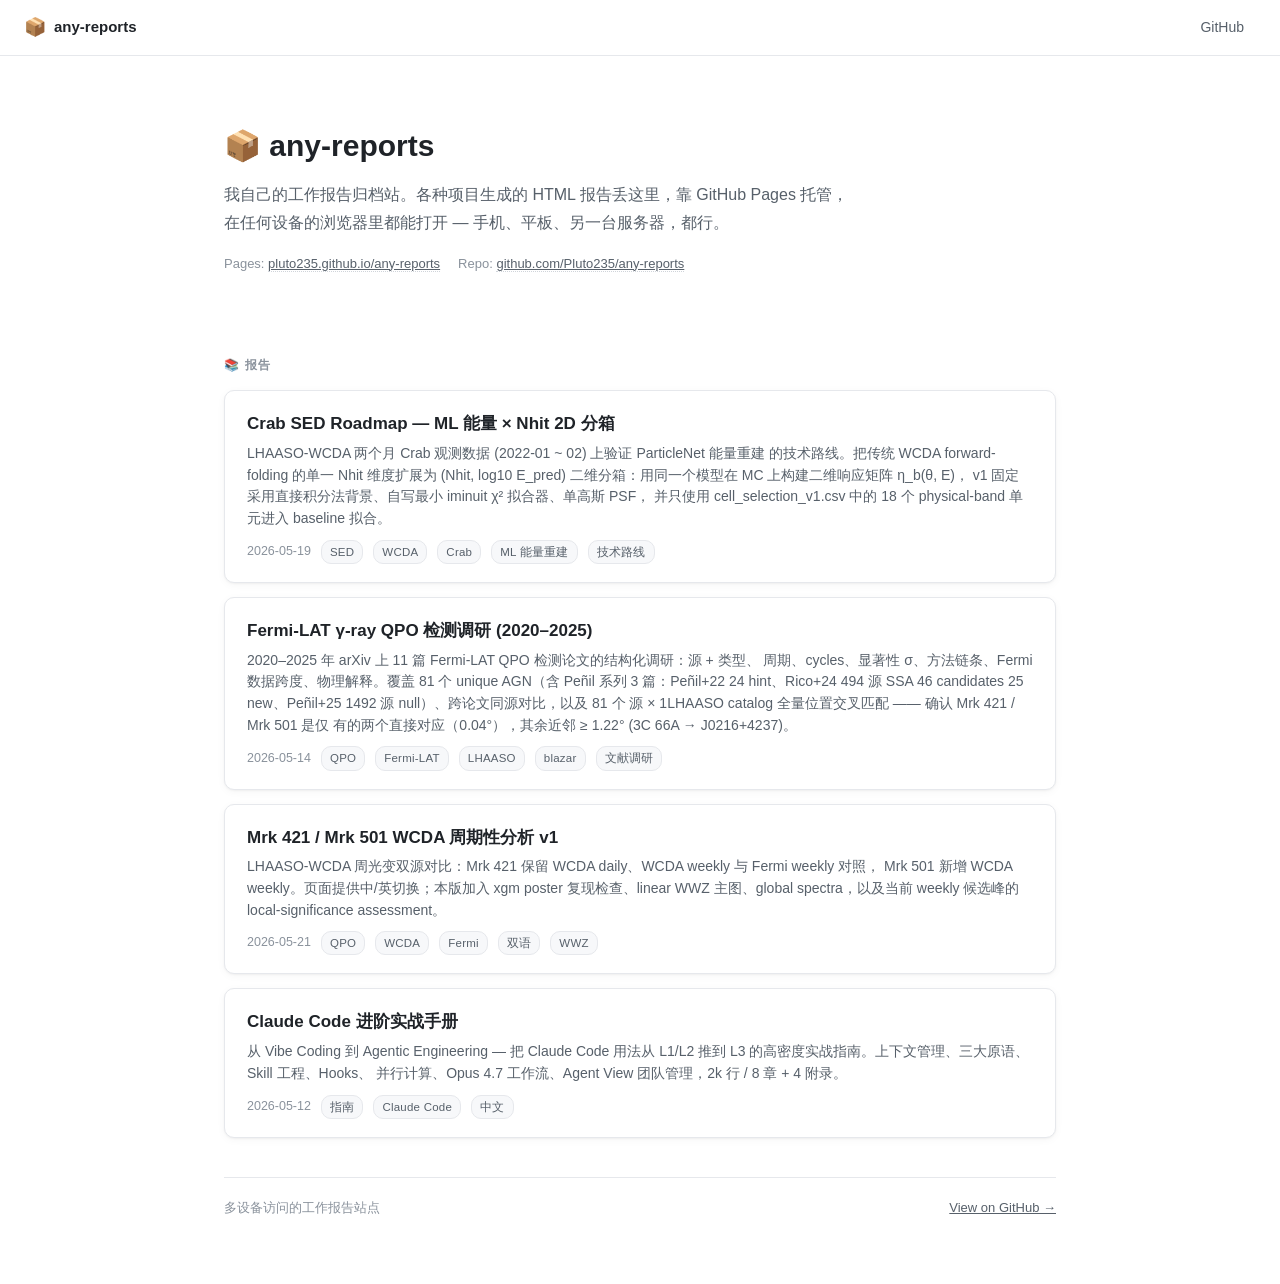
==== index.html @ e976429d "Add weekly QPO local significance report" ====
<!doctype html>
<html lang="zh-CN">
<head>
<meta charset="utf-8">
<meta name="viewport" content="width=device-width, initial-scale=1, viewport-fit=cover">
<title>any-reports · 我的报告归档站</title>
<meta name="description" content="我的工作报告归档站 — HTML 报告托管在 GitHub Pages，多设备访问。">
<link rel="stylesheet" href="assets/style.css">
<link rel="icon" href="data:image/svg+xml,%3Csvg xmlns='http://www.w3.org/2000/svg' viewBox='0 0 16 16'%3E%3Ctext y='14' font-size='14'%3E%F0%9F%93%A6%3C/text%3E%3C/svg%3E">
<style>
  .home-layout {
    max-width: 880px;
    margin: 0 auto;
    padding: 40px 24px 64px;
  }
  .home-meta {
    display: flex;
    gap: 18px;
    flex-wrap: wrap;
    font-size: 13px;
    color: var(--c-text-mute);
    margin-bottom: 32px;
  }
  .home-meta a { color: var(--c-text-soft); border-bottom: 1px dotted var(--c-border-strong); }
  .home-meta a:hover { color: var(--c-link); border-color: var(--c-link); }
  .section-title {
    font-size: 12px;
    font-weight: 700;
    text-transform: uppercase;
    letter-spacing: 0.1em;
    color: var(--c-text-mute);
    margin: 32px 0 14px;
  }
</style>
</head>
<body>

<header class="topbar">
  <a class="topbar-brand" href="index.html">any-reports</a>
  <nav class="topbar-nav">
    <a href="https://github.com/Pluto235/any-reports" target="_blank" rel="noopener">GitHub</a>
  </nav>
</header>

<main class="home-layout">

  <section class="hero">
    <h1>📦 any-reports</h1>
    <p>我自己的工作报告归档站。各种项目生成的 HTML 报告丢这里，靠 GitHub Pages
       托管，在任何设备的浏览器里都能打开 — 手机、平板、另一台服务器，都行。</p>
    <div class="home-meta">
      <span>Pages: <a href="https://pluto235.github.io/any-reports/">pluto235.github.io/any-reports</a></span>
      <span>Repo: <a href="https://github.com/Pluto235/any-reports" target="_blank" rel="noopener">github.com/Pluto235/any-reports</a></span>
    </div>
  </section>

  <p class="section-title">📚 报告</p>
  <ul class="report-list">

    <li>
      <a class="report-card" href="crab-sed-roadmap/">
        <span class="title">Crab SED Roadmap — ML 能量 × Nhit 2D 分箱</span>
        <p class="desc">
          LHAASO-WCDA 两个月 Crab 观测数据 (2022-01 ~ 02) 上验证 ParticleNet 能量重建
          的技术路线。把传统 WCDA forward-folding 的单一 Nhit 维度扩展为
          (Nhit, log10 E_pred) 二维分箱：用同一个模型在 MC 上构建二维响应矩阵 η_b(θ, E)，
          v1 固定采用直接积分法背景、自写最小 iminuit χ² 拟合器、单高斯 PSF，
          并只使用 cell_selection_v1.csv 中的 18 个 physical-band 单元进入 baseline 拟合。
        </p>
        <span class="meta">
          <time datetime="2026-05-19">2026-05-19</time>
          <span class="tag">SED</span>
          <span class="tag">WCDA</span>
          <span class="tag">Crab</span>
          <span class="tag">ML 能量重建</span>
          <span class="tag">技术路线</span>
        </span>
      </a>
    </li>


    <li>
      <a class="report-card" href="qpo-fermi-lat-detections.html">
        <span class="title">Fermi-LAT γ-ray QPO 检测调研 (2020–2025)</span>
        <p class="desc">
          2020–2025 年 arXiv 上 11 篇 Fermi-LAT QPO 检测论文的结构化调研：源 + 类型、
          周期、cycles、显著性 σ、方法链条、Fermi 数据跨度、物理解释。覆盖 81 个
          unique AGN（含 Peñil 系列 3 篇：Peñil+22 24 hint、Rico+24 494 源 SSA 46
          candidates 25 new、Peñil+25 1492 源 null）、跨论文同源对比，以及 81 个
          源 × 1LHAASO catalog 全量位置交叉匹配 —— 确认 Mrk 421 / Mrk 501 是仅
          有的两个直接对应（0.04°），其余近邻 ≥ 1.22° (3C 66A → J0216+4237)。
        </p>
        <span class="meta">
          <time datetime="2026-05-14">2026-05-14</time>
          <span class="tag">QPO</span>
          <span class="tag">Fermi-LAT</span>
          <span class="tag">LHAASO</span>
          <span class="tag">blazar</span>
          <span class="tag">文献调研</span>
        </span>
      </a>
    </li>


    <li>
      <a class="report-card" href="qpo-periodicity-v1/">
        <span class="title">Mrk 421 / Mrk 501 WCDA 周期性分析 v1</span>
        <p class="desc">
          LHAASO-WCDA 周光变双源对比：Mrk 421 保留 WCDA daily、WCDA weekly 与 Fermi weekly 对照，
          Mrk 501 新增 WCDA weekly。页面提供中/英切换；本版加入 xgm poster 复现检查、linear WWZ 主图、global spectra，以及当前 weekly 候选峰的 local-significance assessment。
        </p>
        <span class="meta">
          <time datetime="2026-05-21">2026-05-21</time>
          <span class="tag">QPO</span>
          <span class="tag">WCDA</span>
          <span class="tag">Fermi</span>
          <span class="tag">双语</span>
          <span class="tag">WWZ</span>
        </span>
      </a>
    </li>


    <li>
      <a class="report-card" href="claude-code-advanced-guide.html">
        <span class="title">Claude Code 进阶实战手册</span>
        <p class="desc">
          从 Vibe Coding 到 Agentic Engineering — 把 Claude Code 用法从 L1/L2
          推到 L3 的高密度实战指南。上下文管理、三大原语、Skill 工程、Hooks、
          并行计算、Opus 4.7 工作流、Agent View 团队管理，2k 行 / 8 章 + 4 附录。
        </p>
        <span class="meta">
          <time datetime="2026-05-12">2026-05-12</time>
          <span class="tag">指南</span>
          <span class="tag">Claude Code</span>
          <span class="tag">中文</span>
        </span>
      </a>
    </li>

  </ul>

  <footer class="page-footer" style="margin-top: 3em;">
    <span>多设备访问的工作报告站点</span>
    <a href="https://github.com/Pluto235/any-reports" target="_blank" rel="noopener">View on GitHub →</a>
  </footer>

</main>

</body>
</html>
---- assets/style.css ----
/* any-reports — Notion / docs-site theme */

:root {
  --c-bg: #ffffff;
  --c-bg-soft: #f7f8fa;
  --c-bg-code: #f4f5f7;
  --c-border: #e6e8ec;
  --c-border-strong: #d0d4da;
  --c-text: #1f2328;
  --c-text-soft: #57606a;
  --c-text-mute: #8a929c;
  --c-link: #2d7ff9;
  --c-link-hover: #1a5fd1;
  --c-accent: #ff8c42;
  --c-callout-bg: #fff8ee;
  --c-callout-border: #ffd28a;
  --c-blockquote-bg: #f6f8fb;
  --c-blockquote-border: #c5d2e3;
  --c-table-stripe: #f9fafc;
  --c-shadow: 0 1px 2px rgba(15, 17, 21, 0.04), 0 2px 8px rgba(15, 17, 21, 0.04);

  --w-content: 780px;
  --w-sidebar: 264px;
  --w-anchors: 200px;
  --h-topbar: 56px;

  --font-sans: -apple-system, BlinkMacSystemFont, "Segoe UI", "PingFang SC",
    "Hiragino Sans GB", "Microsoft YaHei", "Source Han Sans SC", "Noto Sans CJK SC",
    sans-serif;
  --font-mono: "JetBrains Mono", "SF Mono", "Menlo", "Consolas",
    "Liberation Mono", monospace;
}

@media (prefers-color-scheme: dark) {
  :root {
    --c-bg: #0d1117;
    --c-bg-soft: #161b22;
    --c-bg-code: #1a1f27;
    --c-border: #262c36;
    --c-border-strong: #353b46;
    --c-text: #e6edf3;
    --c-text-soft: #9da7b3;
    --c-text-mute: #6c757e;
    --c-link: #5fa3ff;
    --c-link-hover: #88beff;
    --c-callout-bg: #2a1f10;
    --c-callout-border: #6e5530;
    --c-blockquote-bg: #131922;
    --c-blockquote-border: #2c3a52;
    --c-table-stripe: #11161e;
    --c-shadow: 0 1px 2px rgba(0, 0, 0, 0.3), 0 2px 8px rgba(0, 0, 0, 0.3);
  }
}

* { box-sizing: border-box; }

html { scroll-behavior: smooth; scroll-padding-top: calc(var(--h-topbar) + 16px); }

body {
  margin: 0;
  font-family: var(--font-sans);
  font-size: 16px;
  line-height: 1.75;
  color: var(--c-text);
  background: var(--c-bg);
  -webkit-font-smoothing: antialiased;
  -moz-osx-font-smoothing: grayscale;
}

/* ──────────────────────────────────────── 顶栏 ──────────────────────────────────────── */

.topbar {
  position: sticky;
  top: 0;
  z-index: 100;
  height: var(--h-topbar);
  background: var(--c-bg);
  border-bottom: 1px solid var(--c-border);
  display: flex;
  align-items: center;
  padding: 0 24px;
  backdrop-filter: saturate(180%) blur(8px);
  background-color: rgba(255, 255, 255, 0.85);
}
@media (prefers-color-scheme: dark) {
  .topbar { background-color: rgba(13, 17, 23, 0.85); }
}
.topbar-brand {
  font-weight: 700;
  font-size: 15px;
  color: var(--c-text);
  text-decoration: none;
  display: flex;
  align-items: center;
  gap: 8px;
}
.topbar-brand::before {
  content: "📦";
  font-size: 18px;
}
.topbar-nav {
  margin-left: auto;
  display: flex;
  gap: 6px;
}
.topbar-nav a {
  font-size: 14px;
  color: var(--c-text-soft);
  text-decoration: none;
  padding: 6px 12px;
  border-radius: 6px;
  transition: background 0.15s, color 0.15s;
}
.topbar-nav a:hover {
  background: var(--c-bg-soft);
  color: var(--c-text);
}
.topbar-toggle {
  display: none;
  background: none;
  border: 1px solid var(--c-border);
  border-radius: 6px;
  padding: 6px 10px;
  font-size: 14px;
  cursor: pointer;
  color: var(--c-text);
  margin-right: 12px;
}

/* ──────────────────────────────────────── 三栏布局 ──────────────────────────────────────── */

.layout {
  display: grid;
  grid-template-columns: var(--w-sidebar) minmax(0, 1fr) var(--w-anchors);
  max-width: 1440px;
  margin: 0 auto;
  gap: 32px;
  padding: 32px 24px 64px;
}

/* 左侧 nav */
.sidebar {
  position: sticky;
  top: calc(var(--h-topbar) + 16px);
  align-self: start;
  max-height: calc(100vh - var(--h-topbar) - 32px);
  overflow-y: auto;
  padding-right: 8px;
  font-size: 14px;
  scrollbar-width: thin;
}
.sidebar-title {
  font-size: 11px;
  font-weight: 700;
  text-transform: uppercase;
  letter-spacing: 0.08em;
  color: var(--c-text-mute);
  margin: 0 0 12px 8px;
}
.sidebar-nav ol,
.sidebar-nav ul {
  list-style: none;
  padding: 0;
  margin: 0;
}
.sidebar-nav li { margin: 0; }
.sidebar-nav a {
  display: block;
  padding: 5px 10px;
  border-radius: 5px;
  color: var(--c-text-soft);
  text-decoration: none;
  border-left: 2px solid transparent;
  line-height: 1.4;
  transition: background 0.15s, color 0.15s, border-color 0.15s;
}
.sidebar-nav a:hover {
  background: var(--c-bg-soft);
  color: var(--c-text);
}
.sidebar-nav a.active {
  color: var(--c-link);
  background: var(--c-bg-soft);
  border-left-color: var(--c-link);
  font-weight: 600;
}
.sidebar-nav > ol > li > a {
  font-weight: 600;
  color: var(--c-text);
  margin-top: 10px;
}
.sidebar-nav ol ol {
  padding-left: 12px;
  border-left: 1px solid var(--c-border);
  margin: 4px 0 4px 10px;
}
.sidebar-nav ol ol a {
  font-size: 13px;
  font-weight: 400;
  padding-left: 10px;
}

/* 中间正文 */
.content {
  min-width: 0;
  max-width: var(--w-content);
}
.content article > *:first-child { margin-top: 0; }

/* 右侧锚点 */
.anchors {
  position: sticky;
  top: calc(var(--h-topbar) + 16px);
  align-self: start;
  max-height: calc(100vh - var(--h-topbar) - 32px);
  overflow-y: auto;
  font-size: 13px;
  padding-left: 8px;
  border-left: 1px solid var(--c-border);
}
.anchors-title {
  font-size: 11px;
  font-weight: 700;
  text-transform: uppercase;
  letter-spacing: 0.08em;
  color: var(--c-text-mute);
  margin: 0 0 12px 8px;
}
.anchors ul { list-style: none; padding: 0; margin: 0; }
.anchors li { margin: 0; }
.anchors a {
  display: block;
  padding: 4px 10px;
  color: var(--c-text-mute);
  text-decoration: none;
  border-left: 2px solid transparent;
  line-height: 1.4;
  font-size: 12.5px;
  transition: color 0.15s, border-color 0.15s;
}
.anchors a:hover {
  color: var(--c-text);
}
.anchors a.active {
  color: var(--c-link);
  border-left-color: var(--c-link);
}

/* ──────────────────────────────────────── 正文排版 ──────────────────────────────────────── */

.content h1,
.content h2,
.content h3,
.content h4,
.content h5,
.content h6 {
  font-weight: 700;
  line-height: 1.3;
  margin-top: 2em;
  margin-bottom: 0.6em;
  scroll-margin-top: calc(var(--h-topbar) + 16px);
}
.content h1 {
  font-size: 32px;
  margin-top: 0;
  padding-bottom: 12px;
  border-bottom: 1px solid var(--c-border);
}
.content h2 {
  font-size: 24px;
  padding-bottom: 8px;
  border-bottom: 1px solid var(--c-border);
}
.content h3 { font-size: 19px; }
.content h4 { font-size: 16px; }
.content h5 { font-size: 14px; color: var(--c-text-soft); }
.content h6 { font-size: 13px; color: var(--c-text-soft); }

.content h1 a.headerlink,
.content h2 a.headerlink,
.content h3 a.headerlink,
.content h4 a.headerlink,
.content h5 a.headerlink,
.content h6 a.headerlink {
  opacity: 0;
  margin-left: 8px;
  font-size: 0.8em;
  color: var(--c-text-mute);
  text-decoration: none;
  transition: opacity 0.15s, color 0.15s;
}
.content h1:hover a.headerlink,
.content h2:hover a.headerlink,
.content h3:hover a.headerlink,
.content h4:hover a.headerlink,
.content h5:hover a.headerlink,
.content h6:hover a.headerlink { opacity: 1; }
.content a.headerlink:hover { color: var(--c-link); }
.content a.headerlink::before { content: "#"; }

.content p {
  margin: 0 0 1em;
}

.content a {
  color: var(--c-link);
  text-decoration: none;
  border-bottom: 1px solid transparent;
  transition: border-color 0.15s;
}
.content a:hover {
  border-bottom-color: var(--c-link);
}

.content strong { font-weight: 700; }
.content em { font-style: italic; }

.content ul,
.content ol {
  padding-left: 1.6em;
  margin: 0 0 1em;
}
.content li {
  margin: 0.2em 0;
}
.content li > ul,
.content li > ol {
  margin: 0.2em 0;
}

.content hr {
  border: none;
  border-top: 1px solid var(--c-border);
  margin: 2.5em 0;
}

/* 引用块 */
.content blockquote {
  margin: 1em 0;
  padding: 12px 18px;
  background: var(--c-blockquote-bg);
  border-left: 3px solid var(--c-blockquote-border);
  border-radius: 0 6px 6px 0;
  color: var(--c-text-soft);
}
.content blockquote > *:first-child { margin-top: 0; }
.content blockquote > *:last-child { margin-bottom: 0; }
.content blockquote.callout {
  background: var(--c-callout-bg);
  border-left-color: var(--c-callout-border);
  border-radius: 8px;
  border-left-width: 4px;
  color: var(--c-text);
  box-shadow: var(--c-shadow);
  padding: 14px 20px;
}

/* 代码 */
.content code {
  font-family: var(--font-mono);
  font-size: 0.88em;
  background: var(--c-bg-code);
  padding: 2px 6px;
  border-radius: 4px;
  border: 1px solid var(--c-border);
  color: var(--c-accent);
}
.content pre {
  margin: 1em 0;
  padding: 0;
  background: var(--c-bg-code);
  border: 1px solid var(--c-border);
  border-radius: 8px;
  overflow: hidden;
  box-shadow: var(--c-shadow);
}
.content pre > code,
.codehilite pre {
  display: block;
  padding: 14px 18px;
  font-family: var(--font-mono);
  font-size: 13px;
  line-height: 1.6;
  background: transparent;
  border: none;
  color: var(--c-text);
  overflow-x: auto;
}
.codehilite {
  margin: 1em 0;
  background: var(--c-bg-code);
  border: 1px solid var(--c-border);
  border-radius: 8px;
  overflow: hidden;
  box-shadow: var(--c-shadow);
}
.codehilite pre { margin: 0; }

/* 表格 */
.content table {
  border-collapse: collapse;
  margin: 1em 0;
  width: 100%;
  overflow-x: auto;
  display: block;
  font-size: 14px;
}
.content table thead {
  background: var(--c-bg-soft);
}
.content table th,
.content table td {
  border: 1px solid var(--c-border);
  padding: 8px 14px;
  text-align: left;
  vertical-align: top;
}
.content table th {
  font-weight: 700;
  color: var(--c-text);
}
.content table tbody tr:nth-child(even) {
  background: var(--c-table-stripe);
}

/* 图片 */
.content img {
  max-width: 100%;
  border-radius: 6px;
  border: 1px solid var(--c-border);
}

/* 脚注 */
.footnote {
  margin-top: 3em;
  padding-top: 1em;
  border-top: 1px solid var(--c-border);
  font-size: 13px;
  color: var(--c-text-soft);
}
.footnote ol { padding-left: 1.6em; }

/* 页脚 */
.page-footer {
  margin-top: 4em;
  padding-top: 1.5em;
  border-top: 1px solid var(--c-border);
  font-size: 13px;
  color: var(--c-text-mute);
  display: flex;
  justify-content: space-between;
  flex-wrap: wrap;
  gap: 8px;
}
.page-footer a { color: var(--c-text-soft); }

/* ──────────────────────────────────────── 首页报告卡片 ──────────────────────────────────────── */

.hero {
  padding: 24px 0 16px;
}
.hero h1 { font-size: 30px; margin: 0 0 8px; border: none; padding: 0; }
.hero p { color: var(--c-text-soft); margin: 0 0 16px; max-width: 640px; }

.report-list {
  list-style: none;
  padding: 0;
  margin: 0;
  display: grid;
  gap: 14px;
}
.report-card {
  display: block;
  text-decoration: none;
  background: var(--c-bg);
  border: 1px solid var(--c-border);
  border-radius: 10px;
  padding: 18px 22px;
  color: inherit;
  transition: border-color 0.15s, box-shadow 0.15s, transform 0.1s;
  box-shadow: var(--c-shadow);
}
.report-card:hover {
  border-color: var(--c-link);
  box-shadow: 0 2px 6px rgba(45, 127, 249, 0.12), 0 4px 16px rgba(45, 127, 249, 0.08);
  transform: translateY(-1px);
}
.report-card .title {
  font-size: 17px;
  font-weight: 700;
  color: var(--c-text);
  margin: 0 0 4px;
  display: block;
}
.report-card .desc {
  font-size: 14px;
  color: var(--c-text-soft);
  margin: 0 0 10px;
  line-height: 1.55;
}
.report-card .meta {
  font-size: 12.5px;
  color: var(--c-text-mute);
  display: flex;
  flex-wrap: wrap;
  gap: 10px;
  align-items: center;
}
.report-card .meta time { font-variant-numeric: tabular-nums; }
.tag {
  display: inline-block;
  padding: 1px 8px;
  border-radius: 10px;
  background: var(--c-bg-soft);
  color: var(--c-text-soft);
  border: 1px solid var(--c-border);
  font-size: 11.5px;
  letter-spacing: 0.02em;
}

/* ──────────────────────────────────────── 响应式 ──────────────────────────────────────── */

@media (max-width: 1180px) {
  :root { --w-anchors: 0px; }
  .layout { grid-template-columns: var(--w-sidebar) minmax(0, 1fr); }
  .anchors { display: none; }
}

@media (max-width: 880px) {
  :root { --w-sidebar: 0px; }
  .topbar-toggle { display: inline-block; }
  .layout {
    grid-template-columns: 1fr;
    padding: 20px 16px 48px;
  }
  .sidebar {
    position: fixed;
    top: var(--h-topbar);
    left: 0;
    right: 0;
    max-height: calc(100vh - var(--h-topbar));
    background: var(--c-bg);
    border-bottom: 1px solid var(--c-border);
    padding: 16px 20px;
    transform: translateY(-110%);
    transition: transform 0.2s ease;
    z-index: 90;
    box-shadow: 0 8px 24px rgba(15, 17, 21, 0.08);
  }
  .sidebar.open { transform: translateY(0); }
  .content h1 { font-size: 26px; }
  .content h2 { font-size: 21px; }
  .content h3 { font-size: 17px; }
}
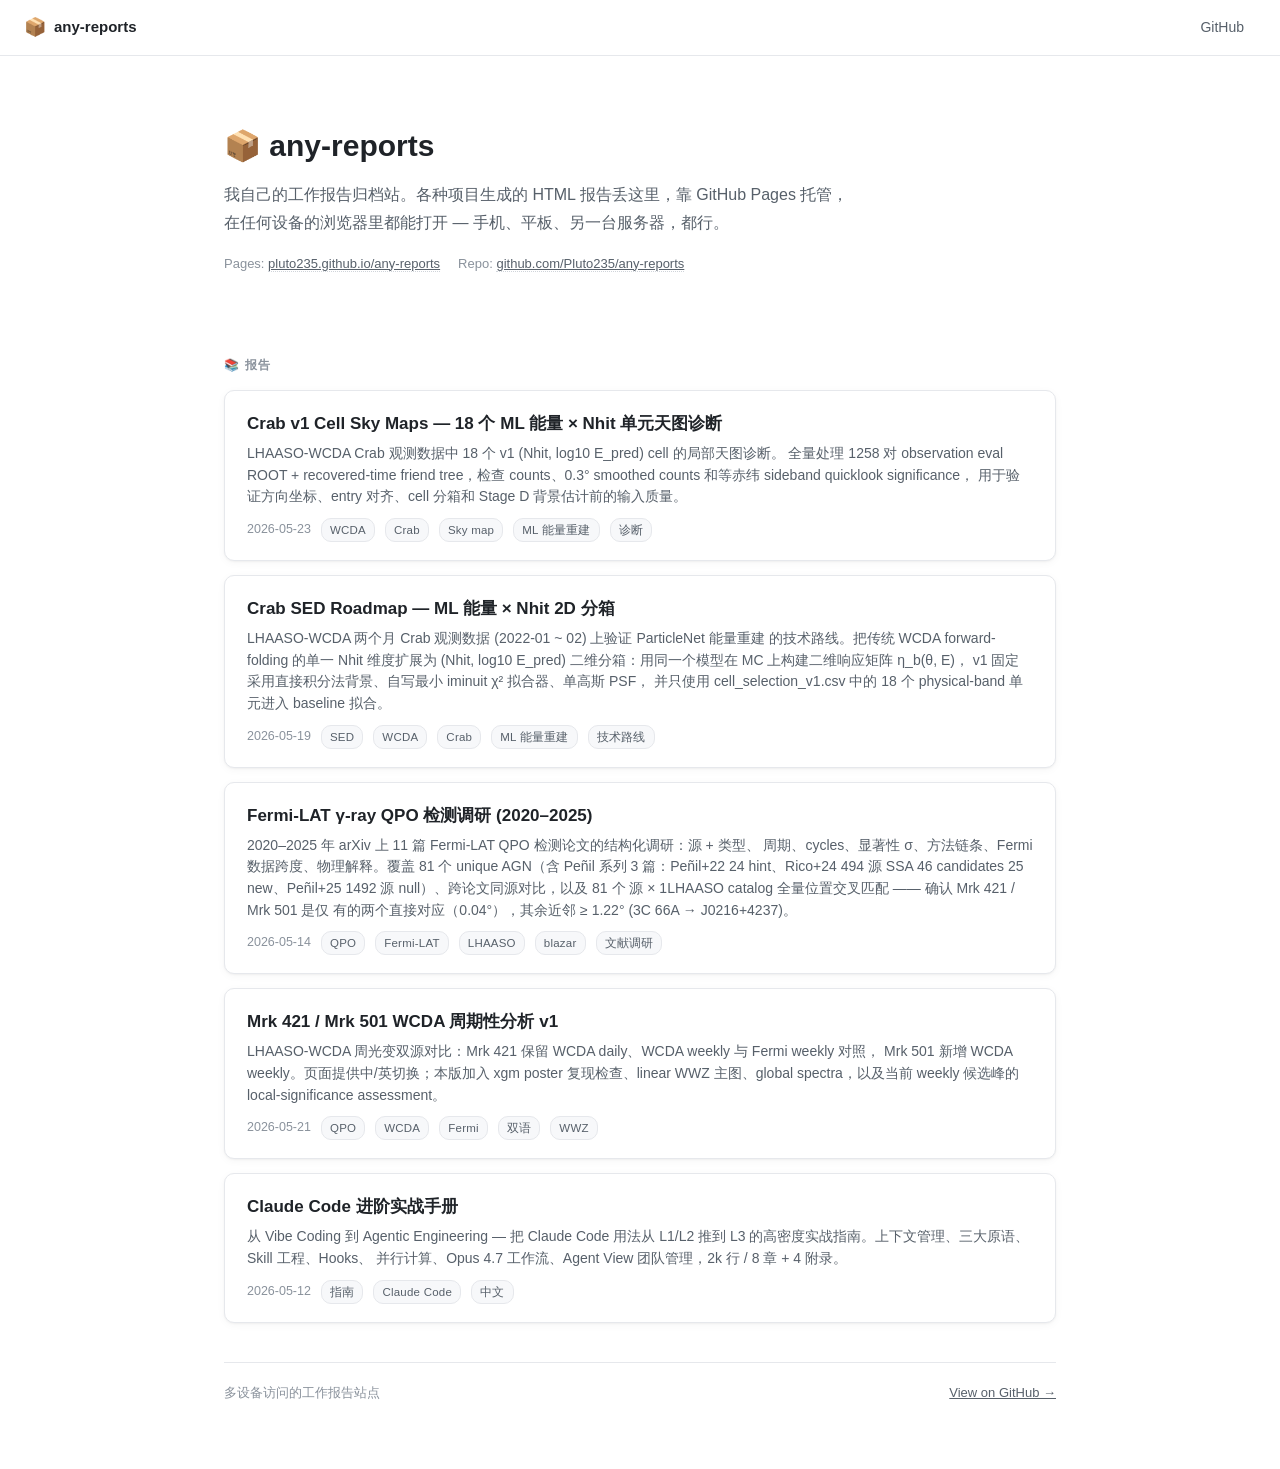
==== commit 097c0984: "report: add Crab v1 cell sky maps" ====
--- a/index.html
+++ b/index.html
@@ -56,6 +56,27 @@
 
   <p class="section-title">📚 报告</p>
   <ul class="report-list">
+
+    <li>
+      <a class="report-card" href="crab-v1-cell-skymaps.html">
+        <span class="title">Crab v1 Cell Sky Maps — 18 个 ML 能量 × Nhit 单元天图诊断</span>
+        <p class="desc">
+          LHAASO-WCDA Crab 观测数据中 18 个 v1 (Nhit, log10 E_pred) cell 的局部天图诊断。
+          全量处理 1258 对 observation eval ROOT + recovered-time friend tree，检查
+          counts、0.3° smoothed counts 和等赤纬 sideband quicklook significance，
+          用于验证方向坐标、entry 对齐、cell 分箱和 Stage D 背景估计前的输入质量。
+        </p>
+        <span class="meta">
+          <time datetime="2026-05-23">2026-05-23</time>
+          <span class="tag">WCDA</span>
+          <span class="tag">Crab</span>
+          <span class="tag">Sky map</span>
+          <span class="tag">ML 能量重建</span>
+          <span class="tag">诊断</span>
+        </span>
+      </a>
+    </li>
+
 
     <li>
       <a class="report-card" href="crab-sed-roadmap/">
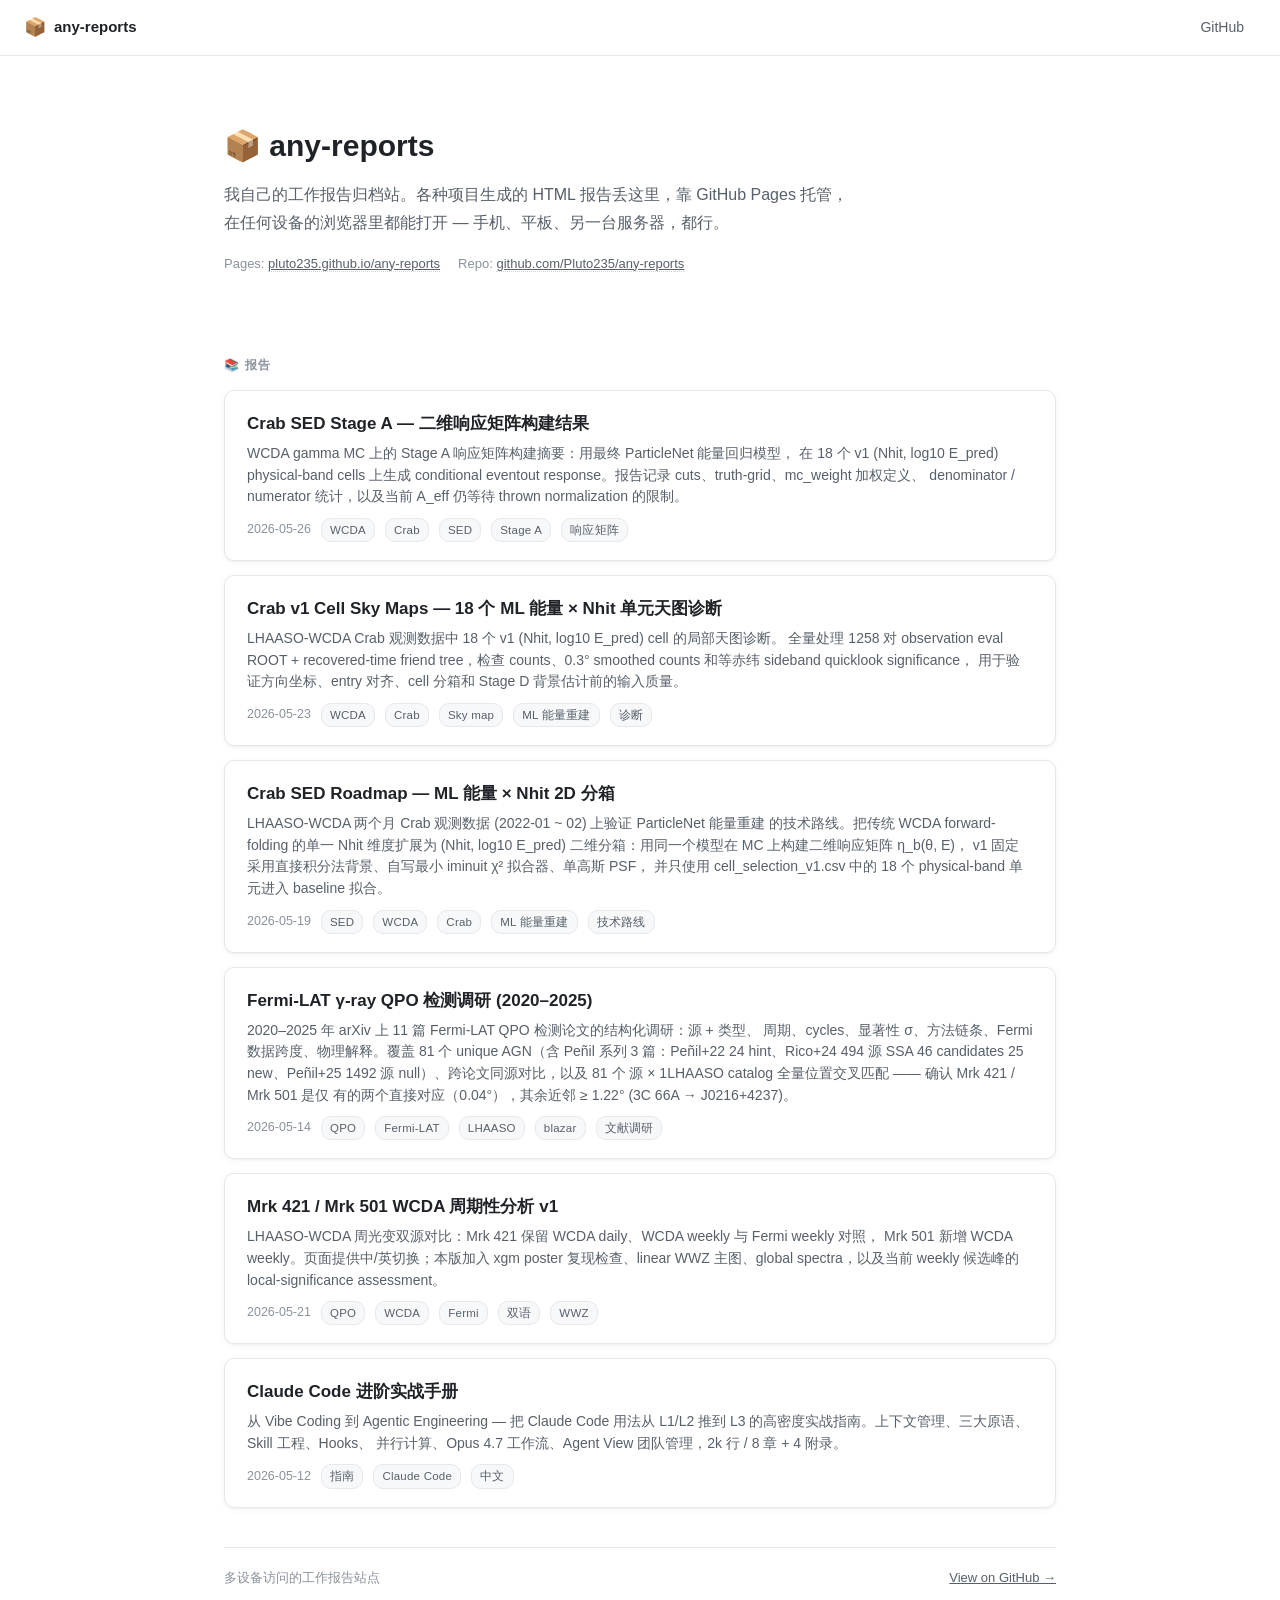
==== commit 9d31b865: "report: add Crab Stage A response summary" ====
--- a/index.html
+++ b/index.html
@@ -56,6 +56,28 @@
 
   <p class="section-title">📚 报告</p>
   <ul class="report-list">
+
+
+    <li>
+      <a class="report-card" href="crab-stage-a-response/">
+        <span class="title">Crab SED Stage A — 二维响应矩阵构建结果</span>
+        <p class="desc">
+          WCDA gamma MC 上的 Stage A 响应矩阵构建摘要：用最终 ParticleNet 能量回归模型，
+          在 18 个 v1 (Nhit, log10 E_pred) physical-band cells 上生成
+          conditional eventout response。报告记录 cuts、truth-grid、mc_weight 加权定义、
+          denominator / numerator 统计，以及当前 A_eff 仍等待 thrown normalization 的限制。
+        </p>
+        <span class="meta">
+          <time datetime="2026-05-26">2026-05-26</time>
+          <span class="tag">WCDA</span>
+          <span class="tag">Crab</span>
+          <span class="tag">SED</span>
+          <span class="tag">Stage A</span>
+          <span class="tag">响应矩阵</span>
+        </span>
+      </a>
+    </li>
+
 
     <li>
       <a class="report-card" href="crab-v1-cell-skymaps.html">
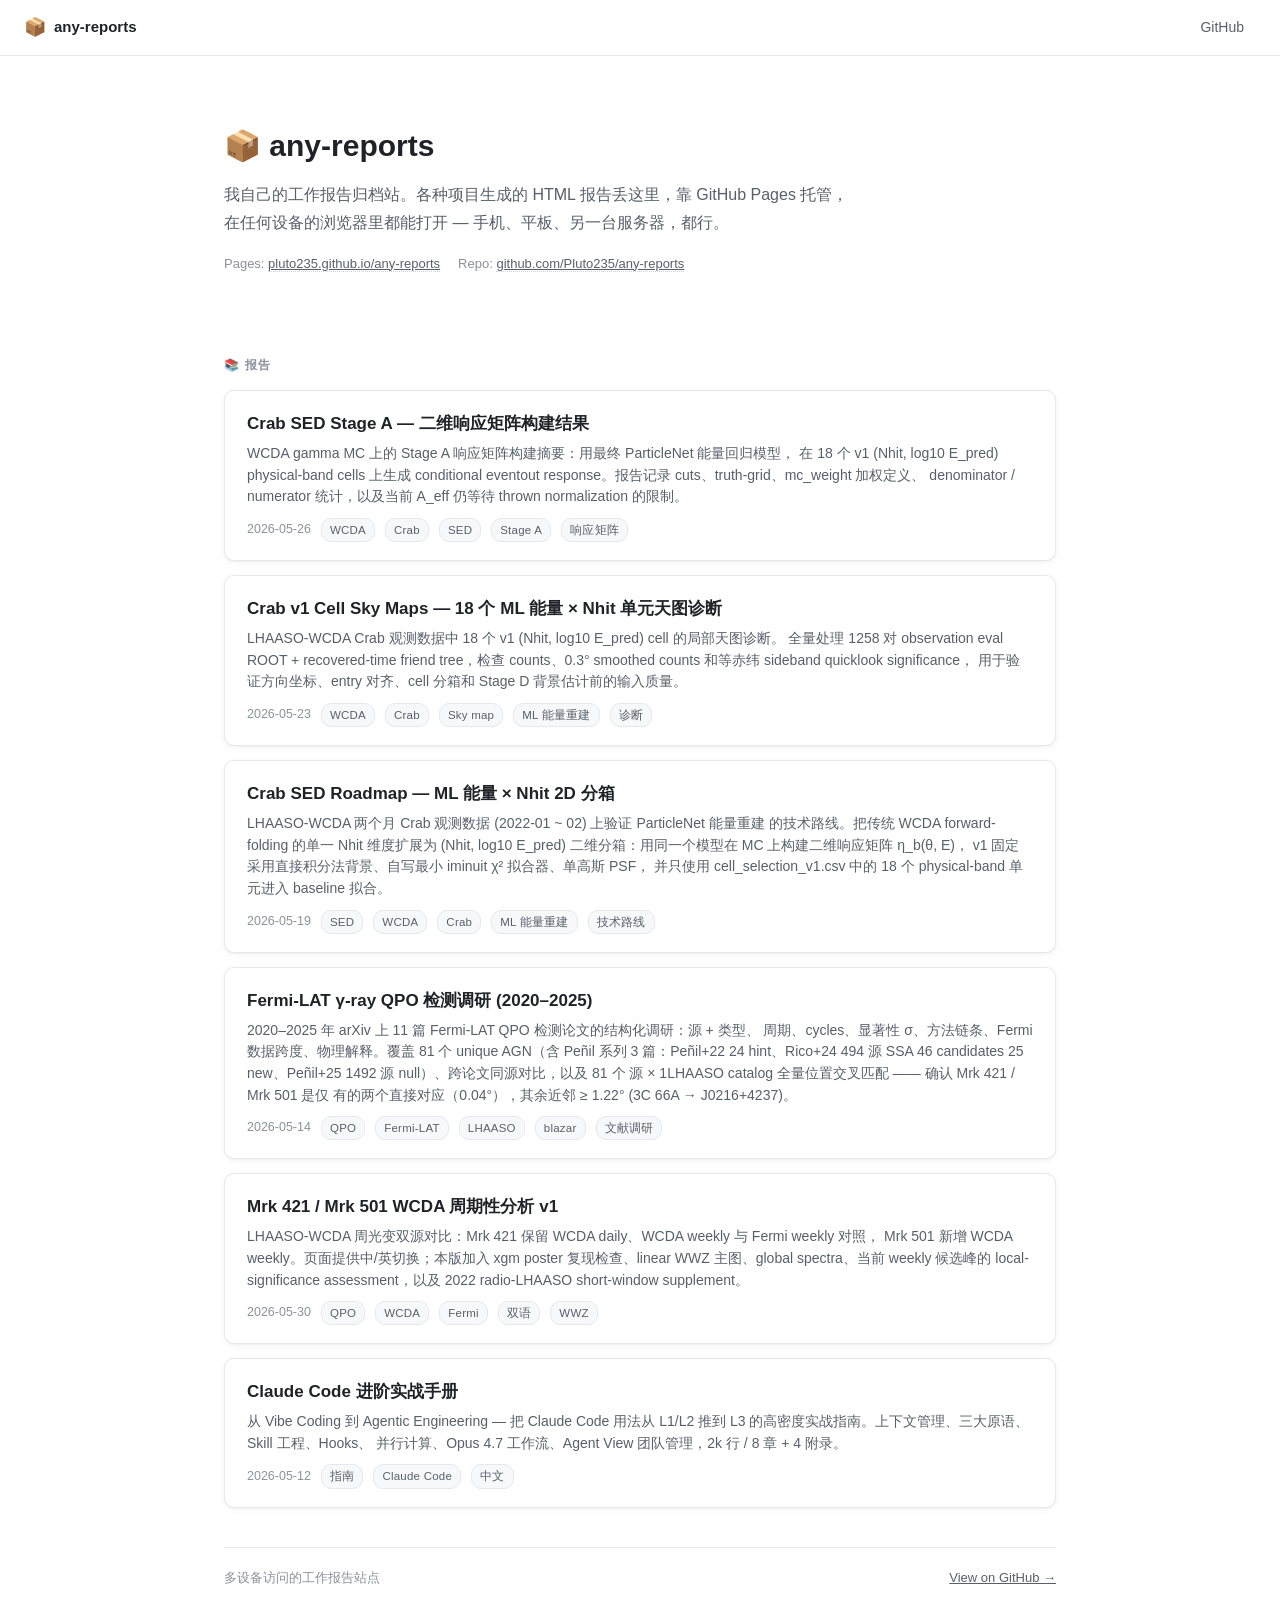
==== commit bd525fe5: "Add radio-LHAASO supplement to QPO report" ====
--- a/index.html
+++ b/index.html
@@ -150,10 +150,10 @@
         <span class="title">Mrk 421 / Mrk 501 WCDA 周期性分析 v1</span>
         <p class="desc">
           LHAASO-WCDA 周光变双源对比：Mrk 421 保留 WCDA daily、WCDA weekly 与 Fermi weekly 对照，
-          Mrk 501 新增 WCDA weekly。页面提供中/英切换；本版加入 xgm poster 复现检查、linear WWZ 主图、global spectra，以及当前 weekly 候选峰的 local-significance assessment。
+          Mrk 501 新增 WCDA weekly。页面提供中/英切换；本版加入 xgm poster 复现检查、linear WWZ 主图、global spectra、当前 weekly 候选峰的 local-significance assessment，以及 2022 radio-LHAASO short-window supplement。
         </p>
         <span class="meta">
-          <time datetime="2026-05-21">2026-05-21</time>
+          <time datetime="2026-05-30">2026-05-30</time>
           <span class="tag">QPO</span>
           <span class="tag">WCDA</span>
           <span class="tag">Fermi</span>
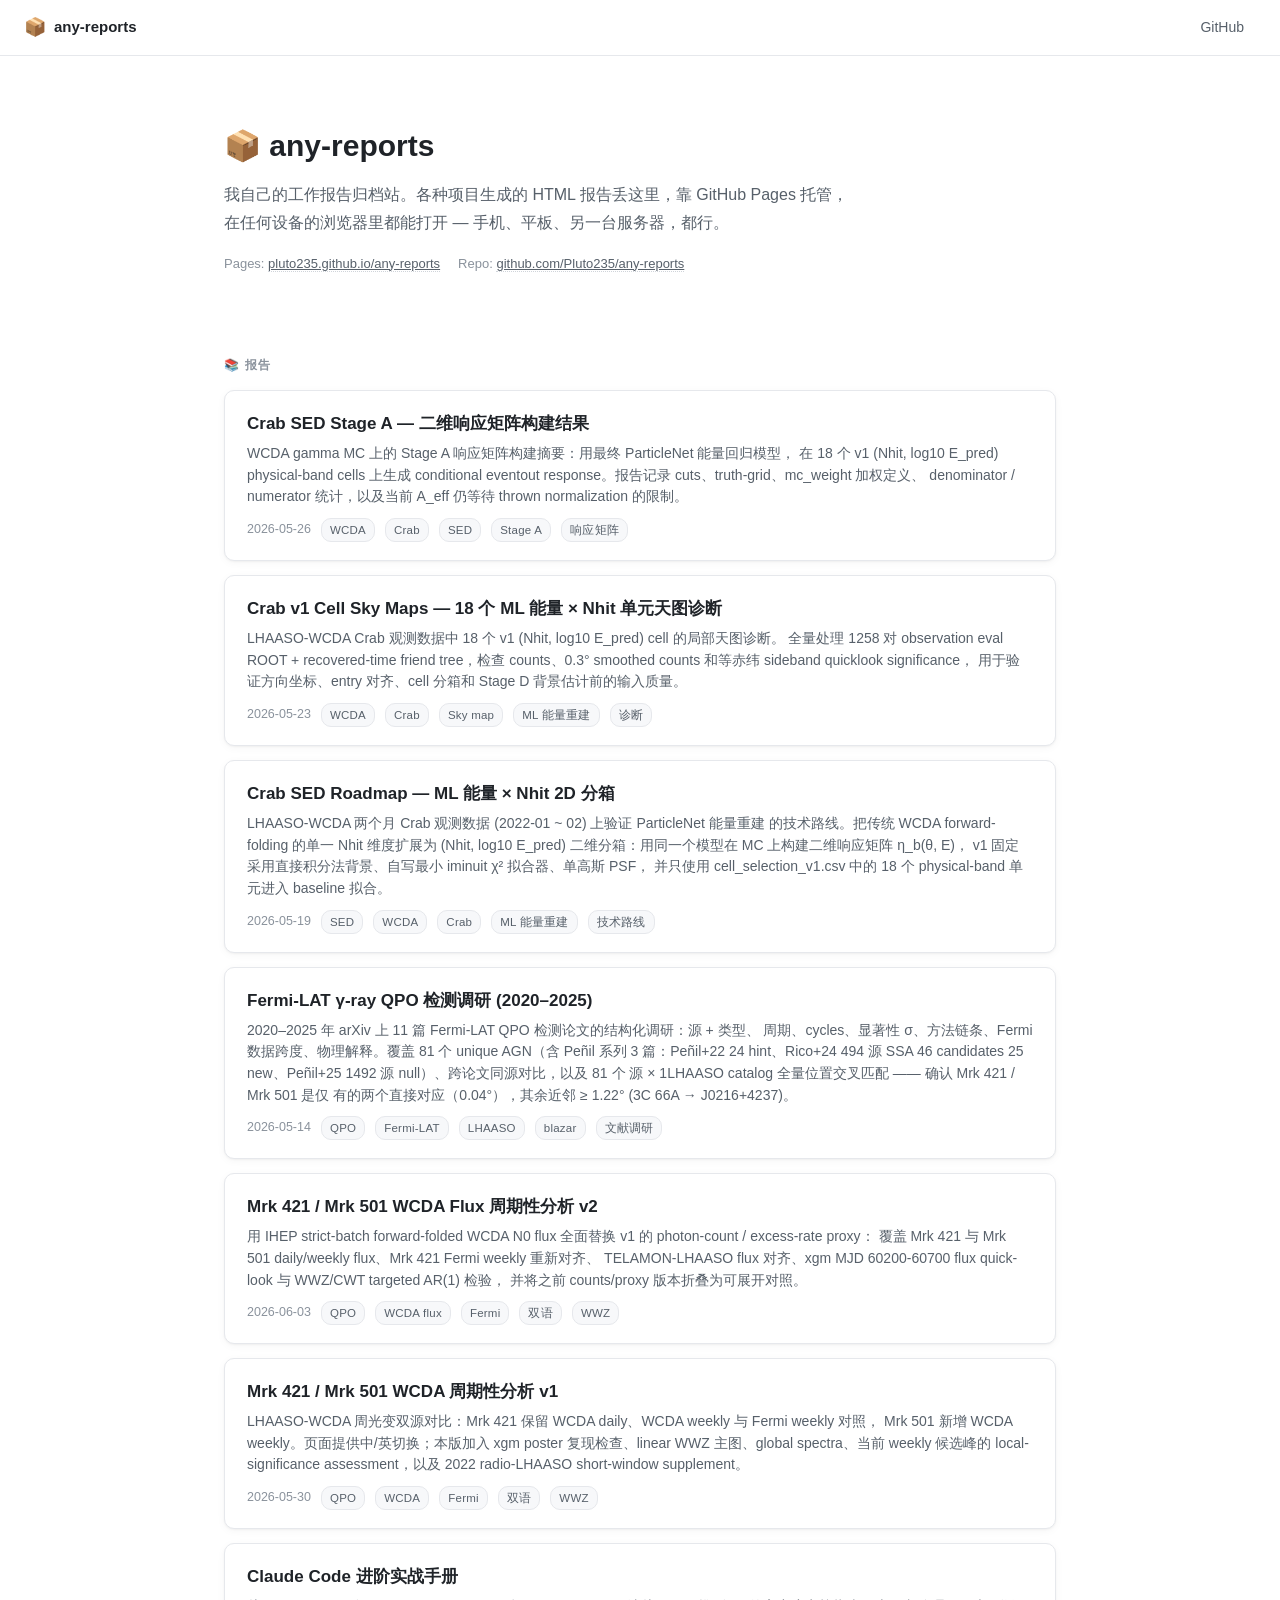
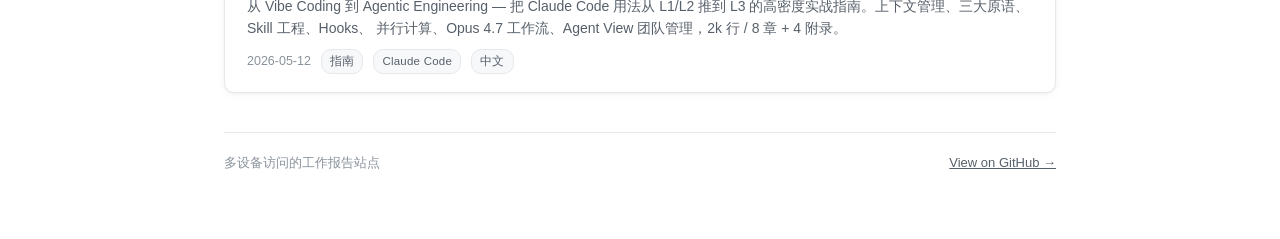
==== commit 76b57c54: "Add QPO WCDA flux periodicity v2 report" ====
--- a/index.html
+++ b/index.html
@@ -146,6 +146,26 @@
 
 
     <li>
+      <a class="report-card" href="qpo-periodicity-v2/">
+        <span class="title">Mrk 421 / Mrk 501 WCDA Flux 周期性分析 v2</span>
+        <p class="desc">
+          用 IHEP strict-batch forward-folded WCDA N0 flux 全面替换 v1 的 photon-count / excess-rate proxy：
+          覆盖 Mrk 421 与 Mrk 501 daily/weekly flux、Mrk 421 Fermi weekly 重新对齐、
+          TELAMON-LHAASO flux 对齐、xgm MJD 60200-60700 flux quick-look 与 WWZ/CWT targeted AR(1) 检验，
+          并将之前 counts/proxy 版本折叠为可展开对照。
+        </p>
+        <span class="meta">
+          <time datetime="2026-06-03">2026-06-03</time>
+          <span class="tag">QPO</span>
+          <span class="tag">WCDA flux</span>
+          <span class="tag">Fermi</span>
+          <span class="tag">双语</span>
+          <span class="tag">WWZ</span>
+        </span>
+      </a>
+    </li>
+
+    <li>
       <a class="report-card" href="qpo-periodicity-v1/">
         <span class="title">Mrk 421 / Mrk 501 WCDA 周期性分析 v1</span>
         <p class="desc">
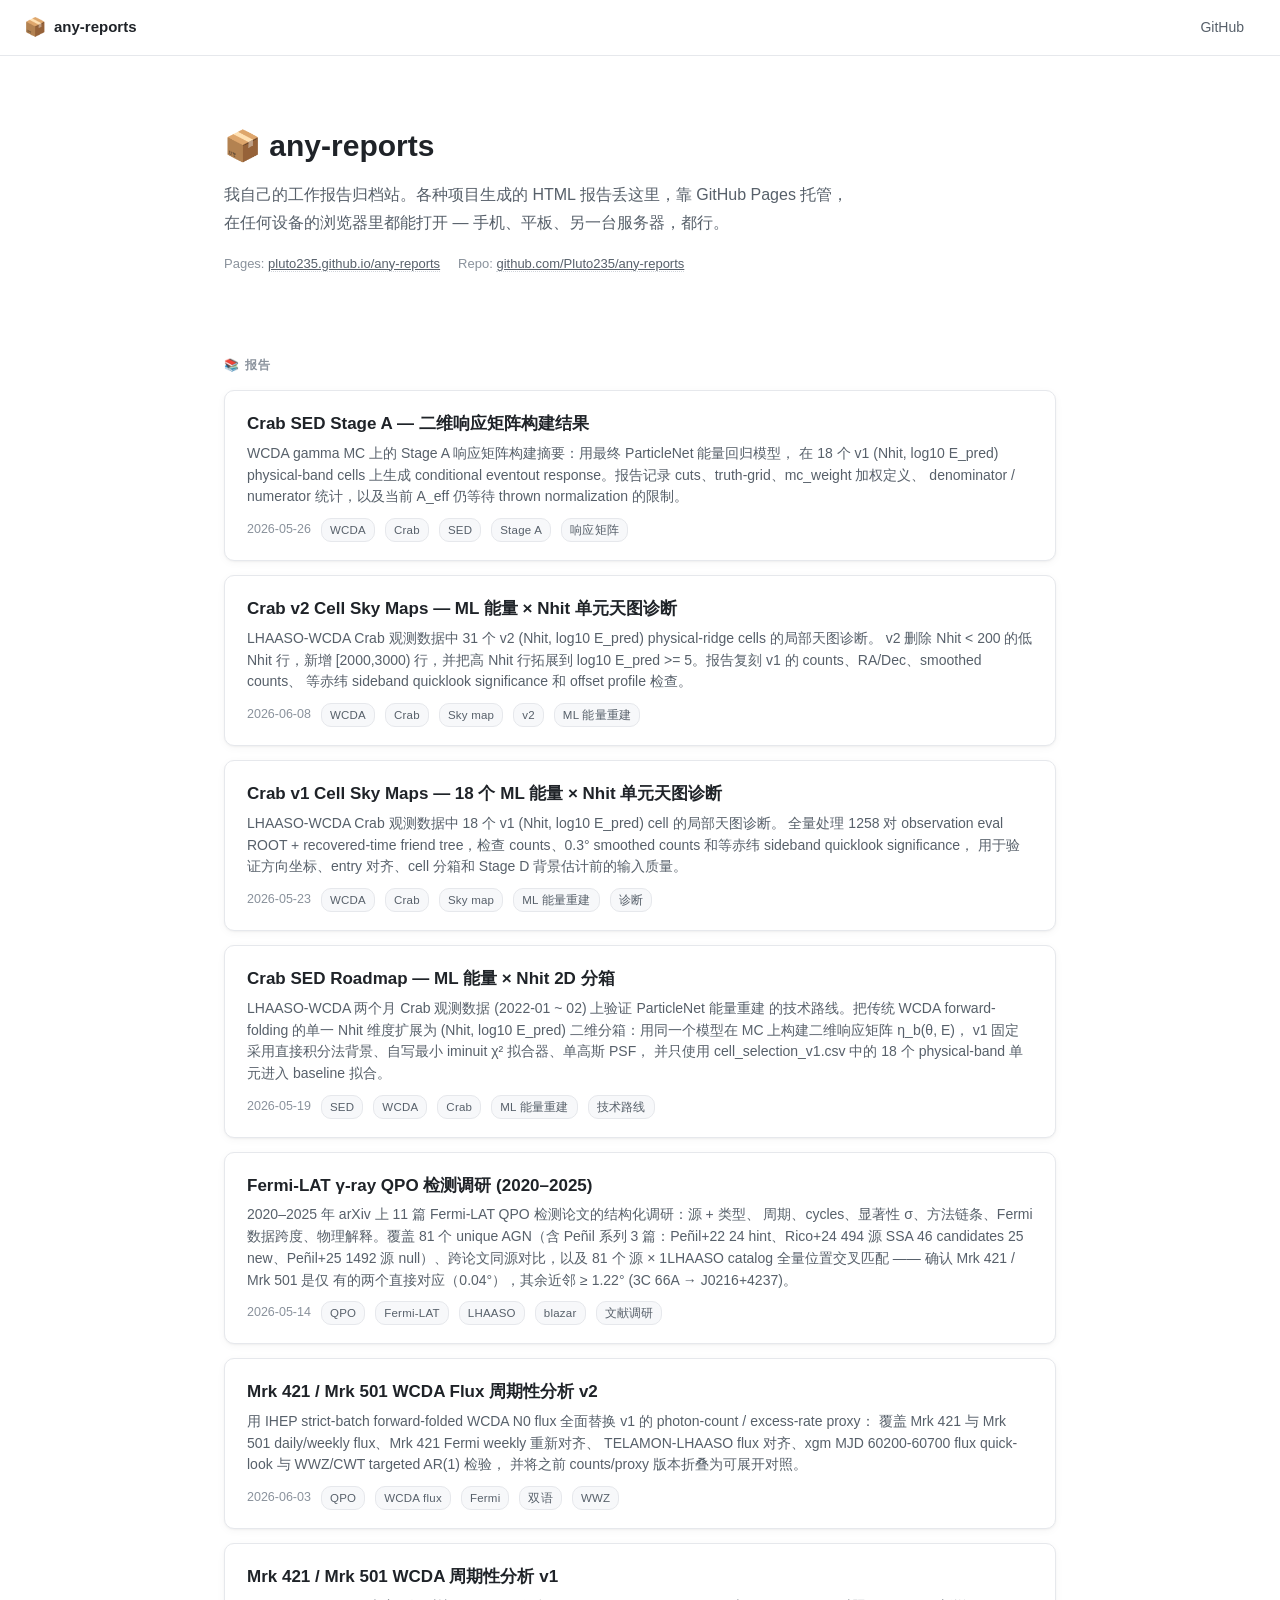
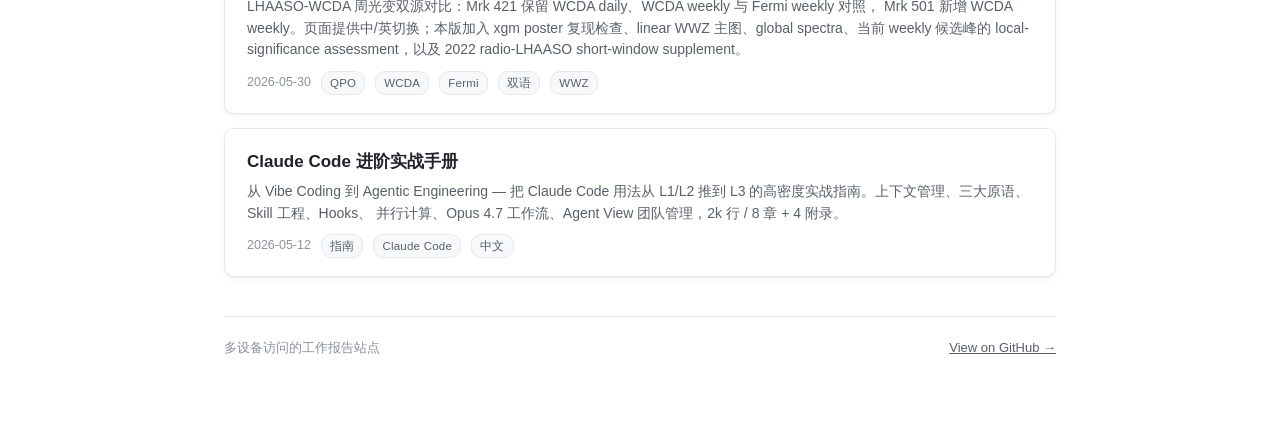
==== commit bc037c46: "report: add Crab v2 cell skymaps" ====
--- a/index.html
+++ b/index.html
@@ -80,6 +80,27 @@
 
 
     <li>
+      <a class="report-card" href="crab-v2-cell-skymaps.html">
+        <span class="title">Crab v2 Cell Sky Maps — ML 能量 × Nhit 单元天图诊断</span>
+        <p class="desc">
+          LHAASO-WCDA Crab 观测数据中 31 个 v2 (Nhit, log10 E_pred) physical-ridge cells 的局部天图诊断。
+          v2 删除 Nhit &lt; 200 的低 Nhit 行，新增 [2000,3000) 行，并把高 Nhit 行拓展到
+          log10 E_pred &gt;= 5。报告复刻 v1 的 counts、RA/Dec、smoothed counts、
+          等赤纬 sideband quicklook significance 和 offset profile 检查。
+        </p>
+        <span class="meta">
+          <time datetime="2026-06-08">2026-06-08</time>
+          <span class="tag">WCDA</span>
+          <span class="tag">Crab</span>
+          <span class="tag">Sky map</span>
+          <span class="tag">v2</span>
+          <span class="tag">ML 能量重建</span>
+        </span>
+      </a>
+    </li>
+
+
+    <li>
       <a class="report-card" href="crab-v1-cell-skymaps.html">
         <span class="title">Crab v1 Cell Sky Maps — 18 个 ML 能量 × Nhit 单元天图诊断</span>
         <p class="desc">
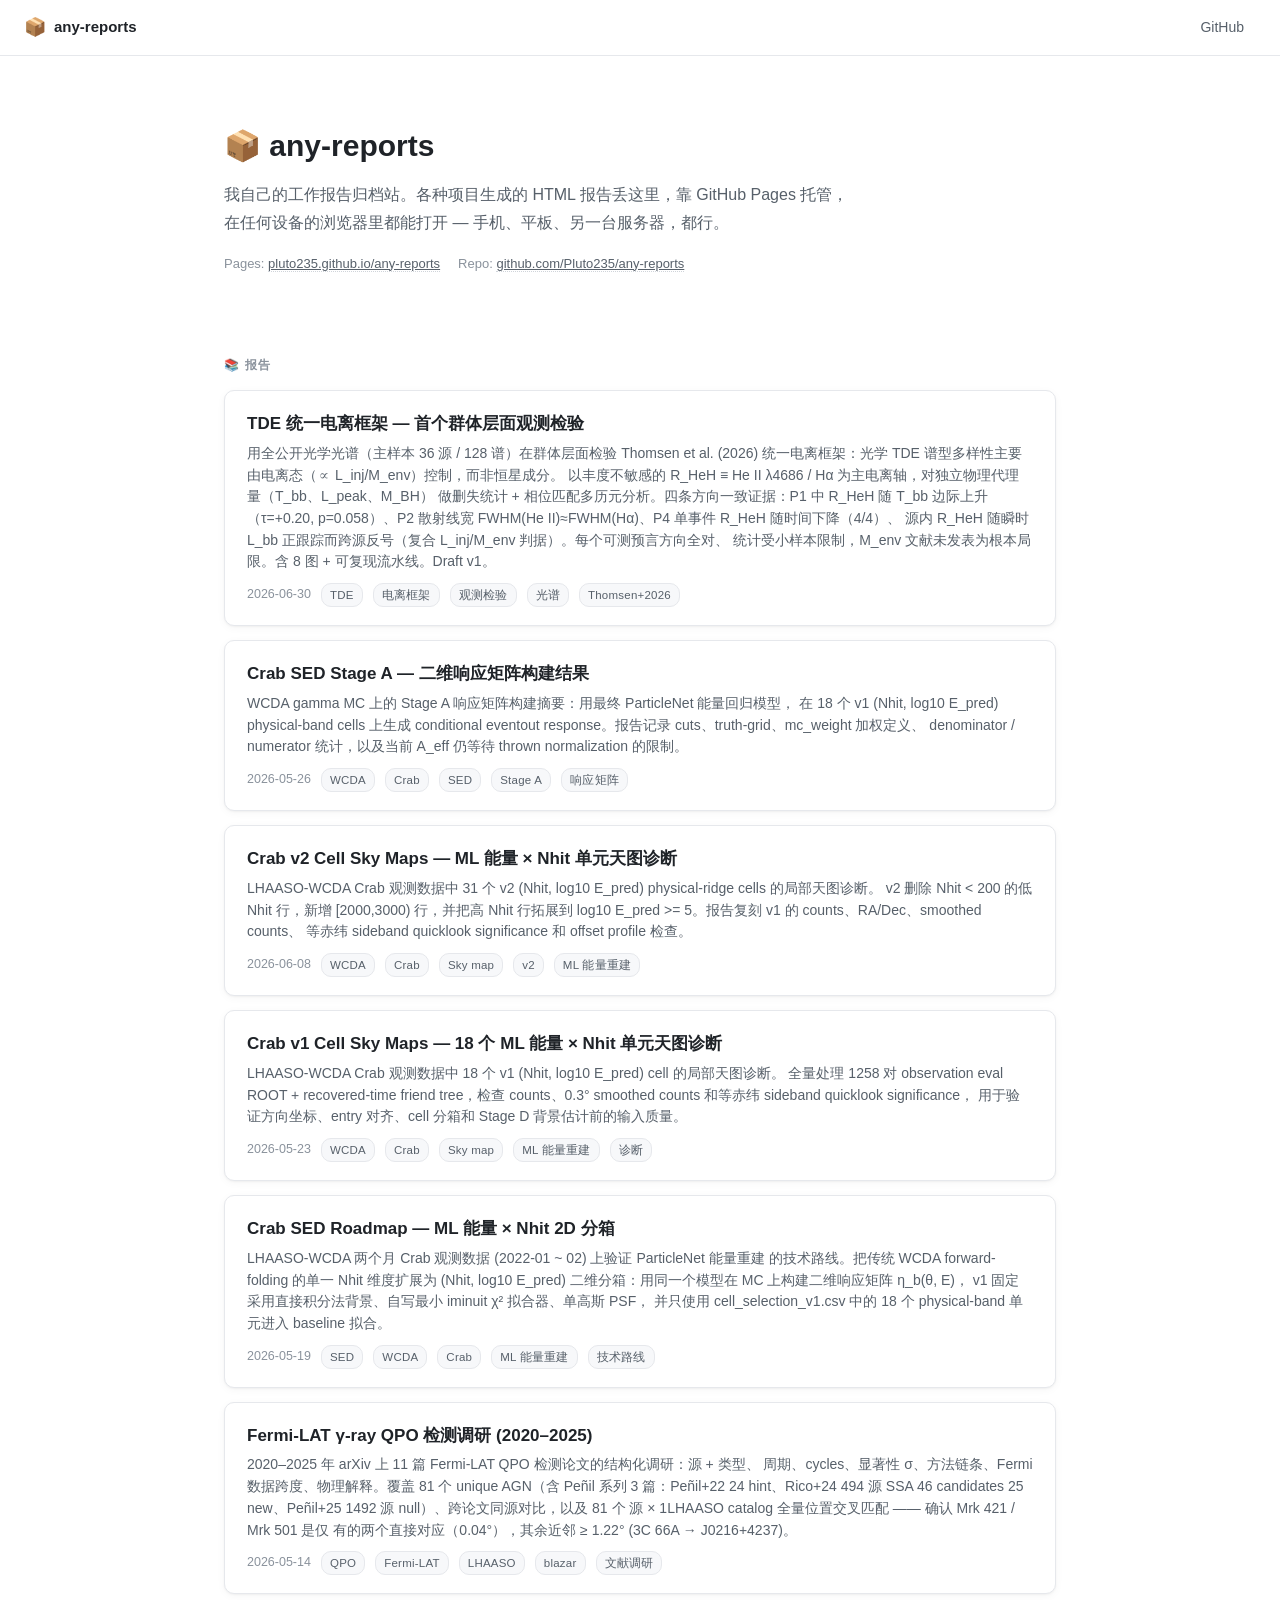
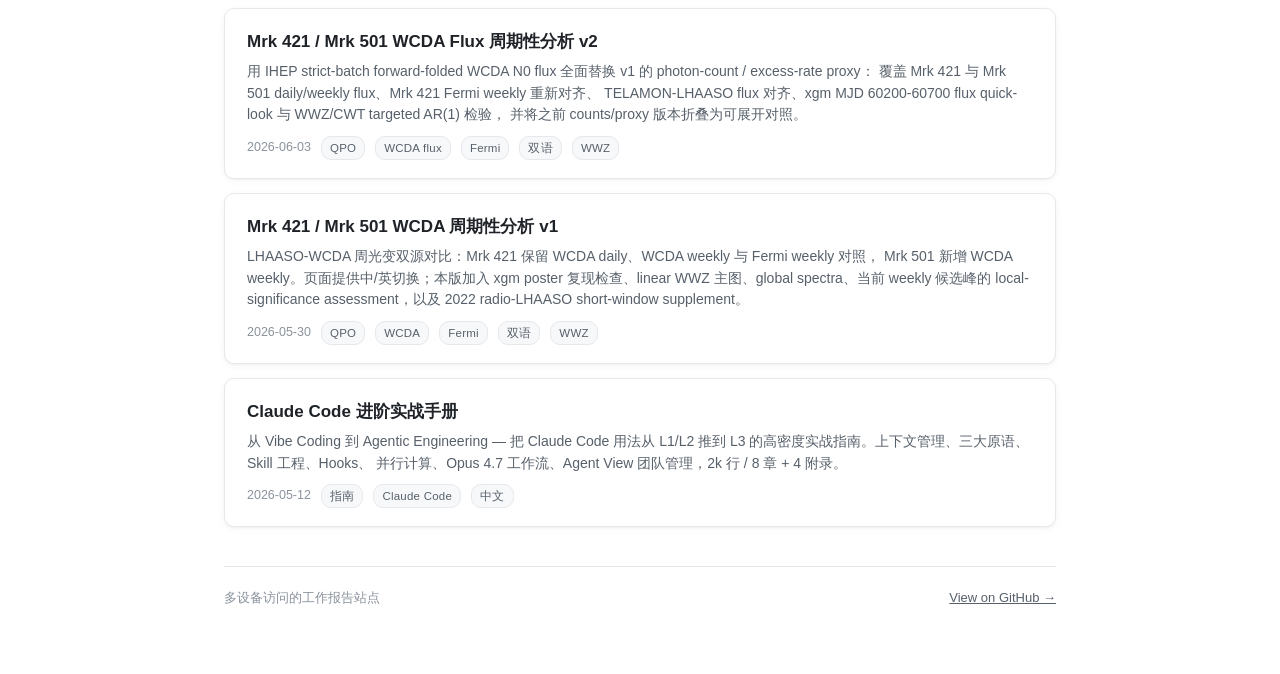
==== commit 1d7ce50f: "report: TDE unified ionization framework — first population-level observational test (draft v1, 8 fi" ====
--- a/index.html
+++ b/index.html
@@ -59,6 +59,30 @@
 
 
     <li>
+      <a class="report-card" href="tde-unified-ionization-test.html">
+        <span class="title">TDE 统一电离框架 — 首个群体层面观测检验</span>
+        <p class="desc">
+          用全公开光学光谱（主样本 36 源 / 128 谱）在群体层面检验 Thomsen et al. (2026)
+          统一电离框架：光学 TDE 谱型多样性主要由电离态（∝ L_inj/M_env）控制，而非恒星成分。
+          以丰度不敏感的 R_HeH ≡ He II λ4686 / Hα 为主电离轴，对独立物理代理量（T_bb、L_peak、M_BH）
+          做删失统计 + 相位匹配多历元分析。四条方向一致证据：P1 中 R_HeH 随 T_bb 边际上升
+          （τ=+0.20, p=0.058）、P2 散射线宽 FWHM(He II)≈FWHM(Hα)、P4 单事件 R_HeH 随时间下降（4/4）、
+          源内 R_HeH 随瞬时 L_bb 正跟踪而跨源反号（复合 L_inj/M_env 判据）。每个可测预言方向全对、
+          统计受小样本限制，M_env 文献未发表为根本局限。含 8 图 + 可复现流水线。Draft v1。
+        </p>
+        <span class="meta">
+          <time datetime="2026-06-30">2026-06-30</time>
+          <span class="tag">TDE</span>
+          <span class="tag">电离框架</span>
+          <span class="tag">观测检验</span>
+          <span class="tag">光谱</span>
+          <span class="tag">Thomsen+2026</span>
+        </span>
+      </a>
+    </li>
+
+
+    <li>
       <a class="report-card" href="crab-stage-a-response/">
         <span class="title">Crab SED Stage A — 二维响应矩阵构建结果</span>
         <p class="desc">
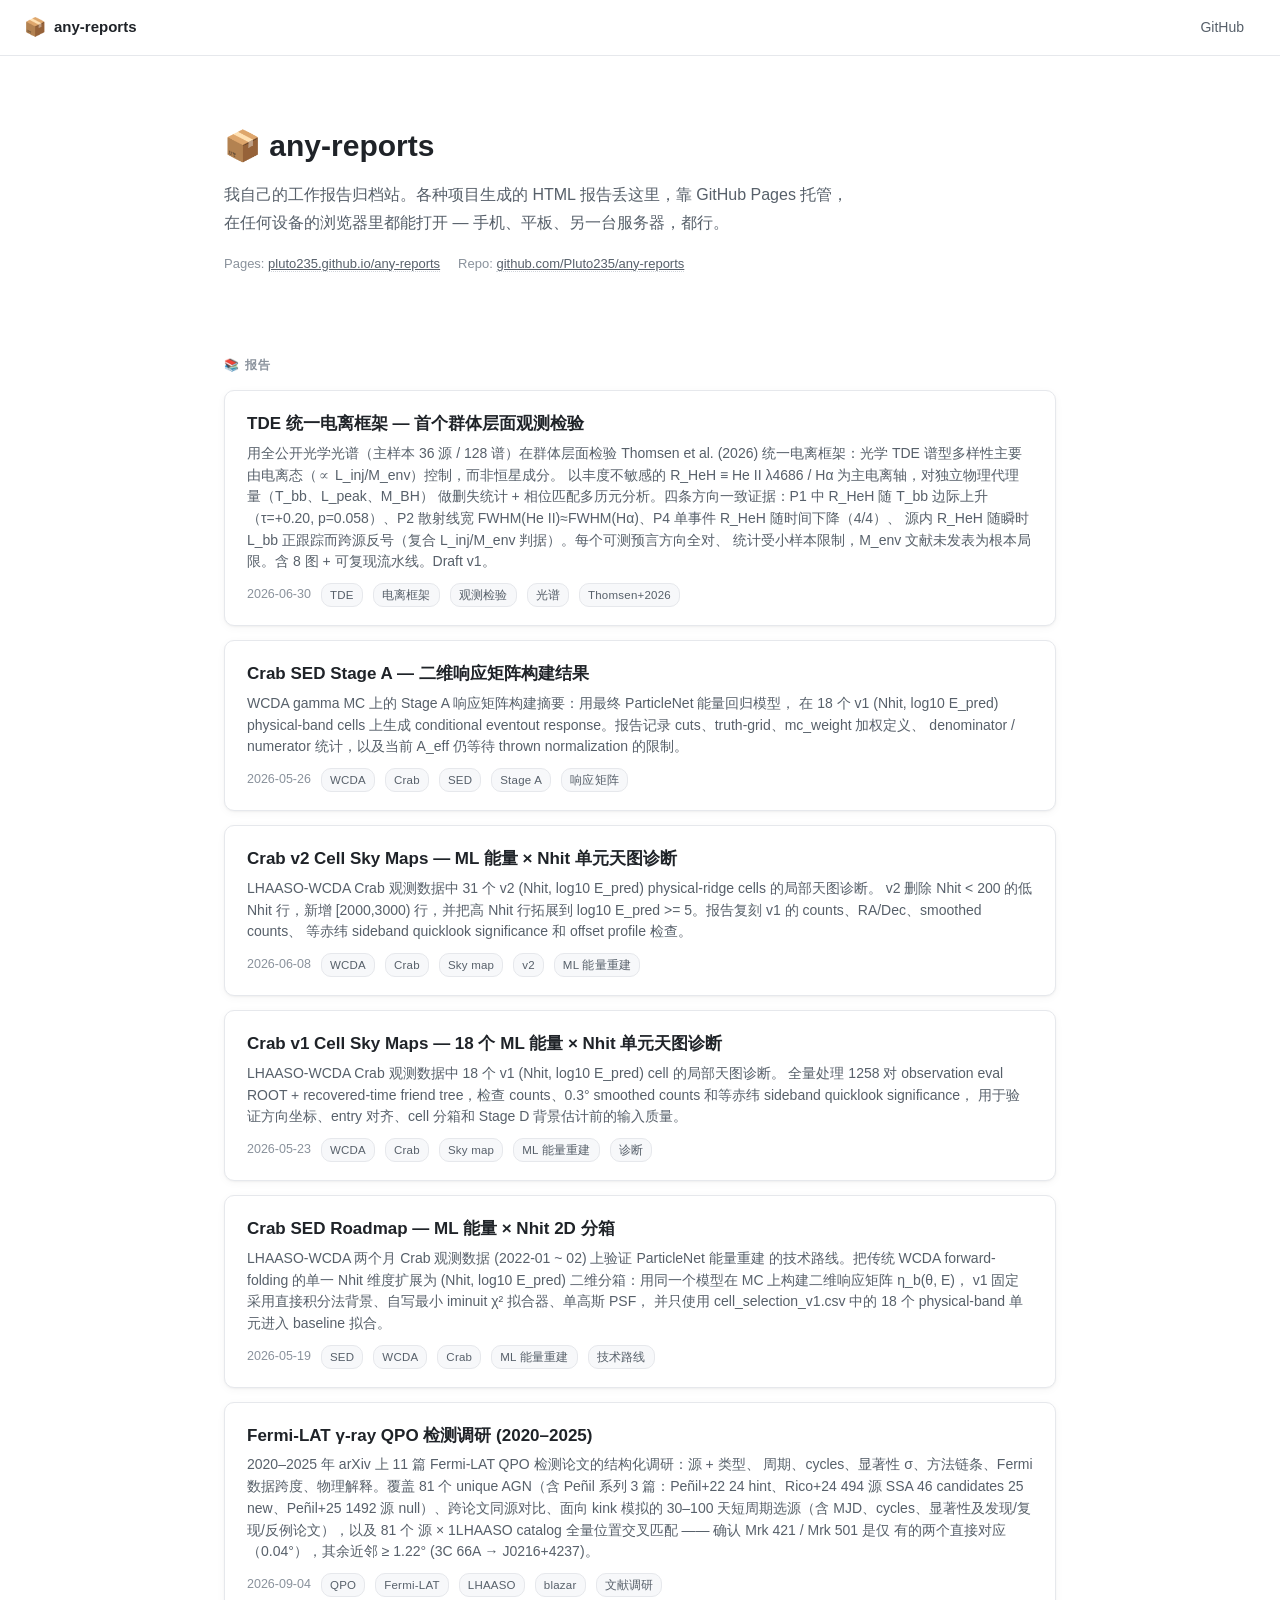
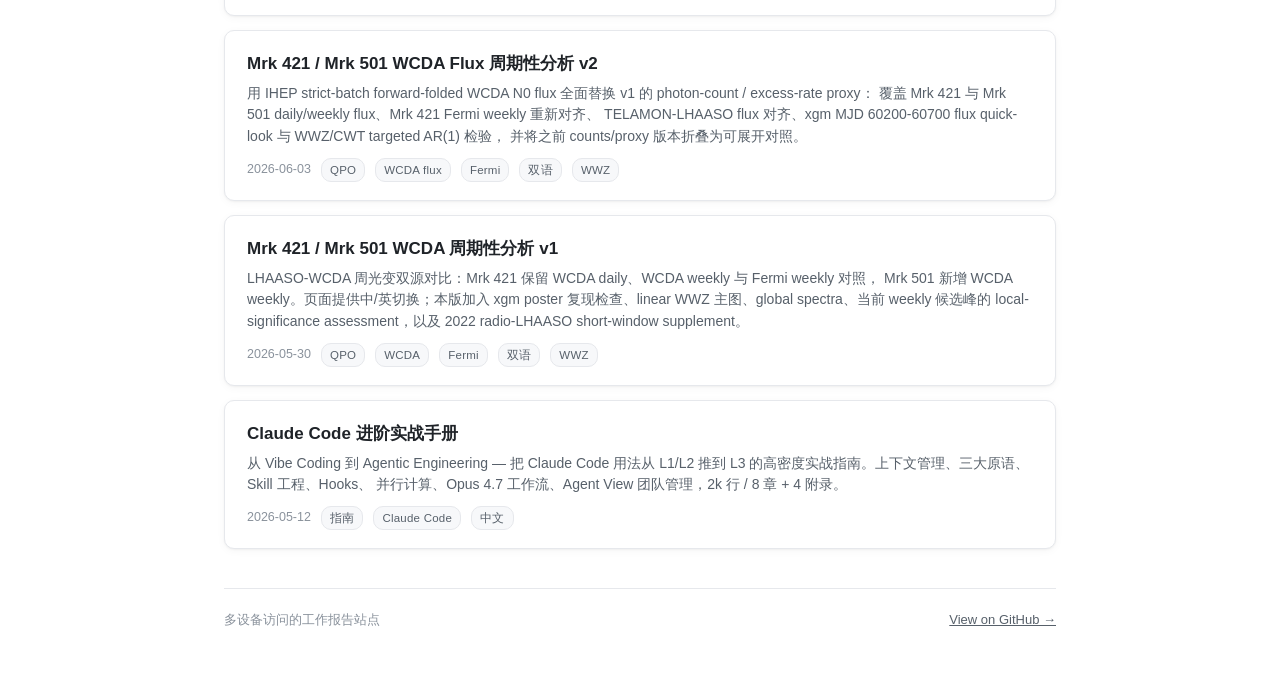
==== commit 70c16d74: "report: add short-period kink source survey" ====
--- a/index.html
+++ b/index.html
@@ -174,12 +174,13 @@
           2020–2025 年 arXiv 上 11 篇 Fermi-LAT QPO 检测论文的结构化调研：源 + 类型、
           周期、cycles、显著性 σ、方法链条、Fermi 数据跨度、物理解释。覆盖 81 个
           unique AGN（含 Peñil 系列 3 篇：Peñil+22 24 hint、Rico+24 494 源 SSA 46
-          candidates 25 new、Peñil+25 1492 源 null）、跨论文同源对比，以及 81 个
+          candidates 25 new、Peñil+25 1492 源 null）、跨论文同源对比、面向 kink
+          模拟的 30–100 天短周期选源（含 MJD、cycles、显著性及发现/复现/反例论文），以及 81 个
           源 × 1LHAASO catalog 全量位置交叉匹配 —— 确认 Mrk 421 / Mrk 501 是仅
           有的两个直接对应（0.04°），其余近邻 ≥ 1.22° (3C 66A → J0216+4237)。
         </p>
         <span class="meta">
-          <time datetime="2026-05-14">2026-05-14</time>
+          <time datetime="2026-09-04">2026-09-04</time>
           <span class="tag">QPO</span>
           <span class="tag">Fermi-LAT</span>
           <span class="tag">LHAASO</span>
